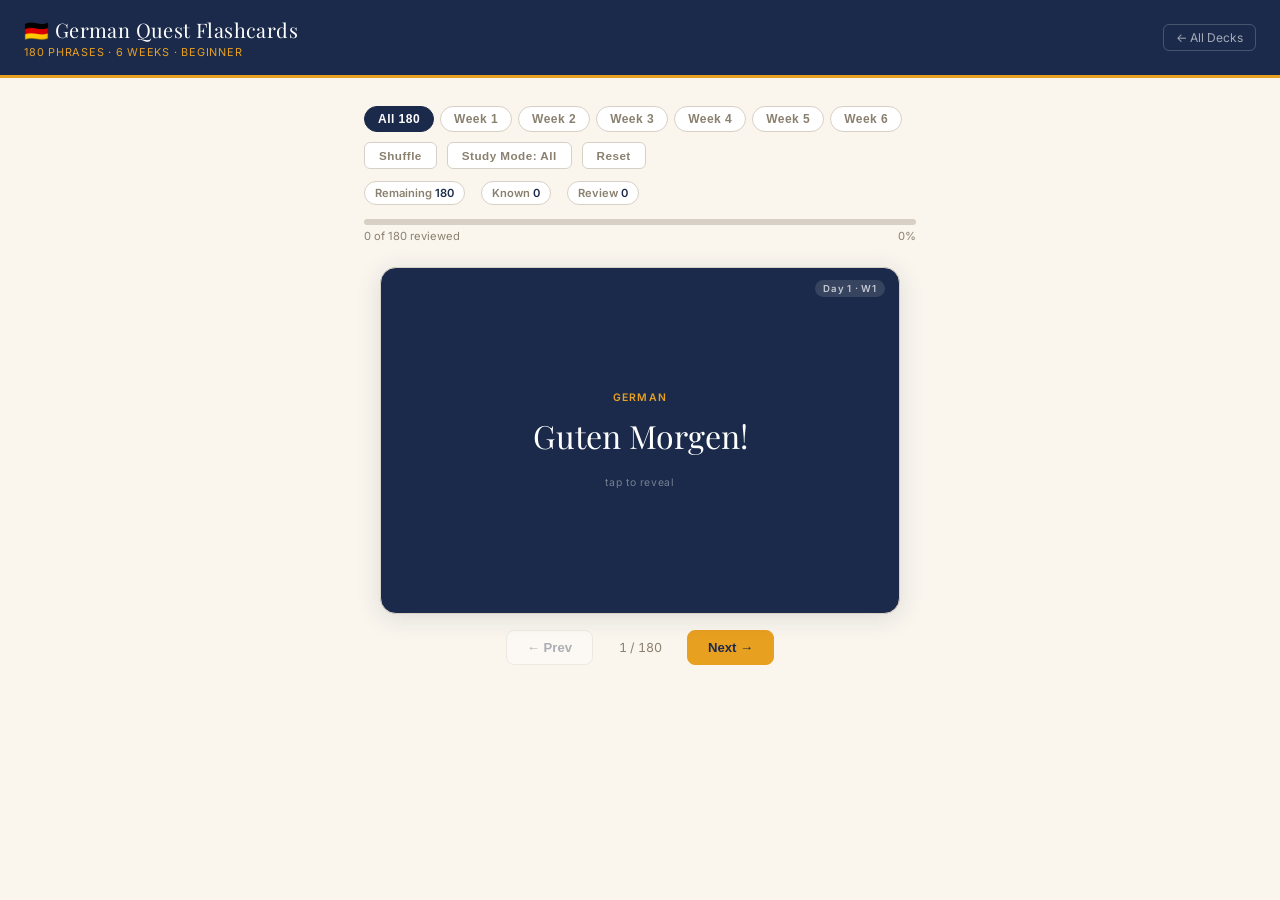
==== german/index.html @ 0e339240 "Create index.html" ====
<!DOCTYPE html>
<html lang="en">
<head>
<meta charset="UTF-8">
<meta name="viewport" content="width=device-width, initial-scale=1.0">
<title>German Quest Flashcards — 30-Day Blitz</title>
<link rel="preconnect" href="https://fonts.googleapis.com">
<link href="https://fonts.googleapis.com/css2?family=Playfair+Display:wght@700&family=Inter:wght@400;500;600&display=swap" rel="stylesheet">
<link rel="stylesheet" href="../assets/style.css">
</head>
<body>

<header class="site-header">
  <div>
    <div class="header-brand">🇩🇪 German Quest Flashcards</div>
    <div class="header-sub">180 Phrases · 6 Weeks · Beginner</div>
  </div>
  <a href="../" class="header-back">← All Decks</a>
</header>

<div class="page-inner">

  <!-- Week filter -->
  <div class="week-tabs" id="weekTabs">
    <button class="week-tab active" data-week="0">All 180</button>
    <button class="week-tab" data-week="1">Week 1</button>
    <button class="week-tab" data-week="2">Week 2</button>
    <button class="week-tab" data-week="3">Week 3</button>
    <button class="week-tab" data-week="4">Week 4</button>
    <button class="week-tab" data-week="5">Week 5</button>
    <button class="week-tab" data-week="6">Week 6</button>
  </div>

  <!-- Controls -->
  <div class="controls-row">
    <button class="ctrl-btn" id="shuffleBtn">Shuffle</button>
    <button class="ctrl-btn" id="studyModeBtn">Study Mode: All</button>
    <button class="ctrl-btn" id="resetBtn">Reset</button>
  </div>

  <!-- Stats -->
  <div class="stats-strip">
    <div class="stat-pill">Remaining <span id="statRemain">180</span></div>
    <div class="stat-pill">Known <span id="statKnown">0</span></div>
    <div class="stat-pill">Review <span id="statReview">0</span></div>
  </div>

  <!-- Progress -->
  <div class="progress-wrap" style="margin-bottom:4px;">
    <div class="progress-fill" id="progressFill" style="width:0%"></div>
  </div>
  <div style="font-size:.7rem;color:var(--muted);display:flex;justify-content:space-between;margin-bottom:16px;">
    <span id="progressText">0 of 180 reviewed</span>
    <span id="progressPct">0%</span>
  </div>

  <!-- Card -->
  <div class="card-area" id="cardArea">
    <div class="flip-card" id="flipCard">
      <div class="flip-inner">
        <div class="card-face card-front">
          <div class="card-badge" id="cardBadge">Day 1 · W1</div>
          <div class="card-eyebrow">GERMAN</div>
          <div class="card-main-text" id="cardGerman">—</div>
          <div class="card-tap-hint">tap to reveal</div>
        </div>
        <div class="card-face card-back">
          <div class="card-badge-back" id="cardBadgeBack">Day 1 · W1</div>
          <div class="card-eyebrow-back">ENGLISH</div>
          <div class="card-main-back" id="cardEnglish">—</div>
          <div class="card-pron" id="cardPron">—</div>
        </div>
      </div>
    </div>

    <div class="nav-row">
      <button class="btn" id="prevBtn">← Prev</button>
      <span class="card-counter" id="cardCounter">1 / 180</span>
      <button class="btn primary" id="nextBtn">Next →</button>
    </div>

    <div class="verdict-row" id="verdictRow" style="display:none;">
      <button class="verdict-btn again" id="againBtn">↩ Again</button>
      <button class="verdict-btn know"  id="knowBtn">✓ Got it</button>
    </div>
  </div>

  <!-- Done -->
  <div class="done-screen" id="doneScreen">
    <div style="font-family:'Playfair Display',serif;font-size:2.5rem;color:var(--gold);">★</div>
    <div class="done-title">Deck Complete!</div>
    <div class="done-sub">You've reviewed all the cards in this set.</div>
    <div class="done-stats">
      <div class="done-stat"><div class="done-stat-n" id="doneKnown">0</div><div class="done-stat-label">Known</div></div>
      <div class="done-stat"><div class="done-stat-n" id="doneReview">0</div><div class="done-stat-label">For Review</div></div>
      <div class="done-stat"><div class="done-stat-n" id="donePct">0%</div><div class="done-stat-label">Mastered</div></div>
    </div>
    <button class="btn primary" id="restartBtn" style="margin-top:6px;">Study Again</button>
    <button class="btn" id="reviewWrongBtn" style="margin-top:4px;">Review Missed Only</button>
  </div>

</div><!-- /page-inner -->

<script>
const CARDS = [{"german":"Guten Morgen!","english":"Good morning!","pron":"GOO-ten MOR-gen","week":1,"day":1},{"german":"Guten Tag!","english":"Good day!","pron":"GOO-ten TAHK","week":1,"day":1},{"german":"Hallo!","english":"Hello!","pron":"HAH-lo","week":1,"day":1},{"german":"Wie geht es Ihnen?","english":"How are you? (formal)","pron":"Vee gayt es EE-nen","week":1,"day":1},{"german":"Danke schön.","english":"Thank you very much.","pron":"DAHN-ke shern","week":1,"day":1},{"german":"Bitte.","english":"Please / You're welcome.","pron":"BIT-teh","week":1,"day":1},{"german":"Entschuldigung!","english":"Excuse me!","pron":"Ent-SHOOL-dig-oong","week":1,"day":2},{"german":"Wo ist…?","english":"Where is…?","pron":"Vo ist","week":1,"day":2},{"german":"die Toilette","english":"the toilet","pron":"dee toy-LET-teh","week":1,"day":2},{"german":"Ich verstehe nicht.","english":"I don't understand.","pron":"Ikh fair-SHTAY-eh nikht","week":1,"day":2},{"german":"Sprechen Sie Englisch?","english":"Do you speak English?","pron":"SHPREKH-en zee ENG-lish","week":1,"day":2},{"german":"Wie bitte?","english":"Pardon?","pron":"Vee BIT-teh","week":1,"day":2},{"german":"Wie heißen Sie?","english":"What is your name? (formal)","pron":"Vee HYE-sen zee","week":1,"day":3},{"german":"Ich heiße…","english":"My name is…","pron":"Ikh HYE-sseh","week":1,"day":3},{"german":"Woher kommen Sie?","english":"Where are you from?","pron":"Vo-HAIR KOM-en zee","week":1,"day":3},{"german":"Ich komme aus…","english":"I come from…","pron":"Ikh KOM-eh ows","week":1,"day":3},{"german":"Freut mich!","english":"Nice to meet you!","pron":"Froyt mikh","week":1,"day":3},{"german":"Auf Wiedersehen!","english":"Goodbye!","pron":"Owf VEE-der-zayn","week":1,"day":3},{"german":"Das ist…","english":"That is…","pron":"Dahs ist","week":1,"day":4},{"german":"Was ist das?","english":"What is that?","pron":"Vahs ist dahs","week":1,"day":4},{"german":"Wie viel kostet das?","english":"How much does that cost?","pron":"Vee feel KOS-tet dahs","week":1,"day":4},{"german":"Zu teuer.","english":"Too expensive.","pron":"Tsoo TOY-er","week":1,"day":4},{"german":"Ich nehme das.","english":"I'll take that.","pron":"Ikh NAY-meh dahs","week":1,"day":4},{"german":"Kann ich zahlen?","english":"Can I pay?","pron":"Kahn ikh TSAH-len","week":1,"day":4},{"german":"Haben Sie…?","english":"Do you have…?","pron":"HAH-ben zee","week":1,"day":5},{"german":"Ich möchte…","english":"I would like…","pron":"Ikh MERKH-teh","week":1,"day":5},{"german":"…bitte.","english":"…please.","pron":"BIT-teh","week":1,"day":5},{"german":"Eine Tasse Kaffee, bitte.","english":"A cup of coffee, please.","pron":"EYE-neh TAH-seh KAH-fay BIT-teh","week":1,"day":5},{"german":"Mit Milch?","english":"With milk?","pron":"Mit milkh","week":1,"day":5},{"german":"Ja, bitte! / Nein, danke.","english":"Yes, please! / No, thank you.","pron":"Yah BIT-teh / Nyne DAHN-keh","week":1,"day":5},{"german":"Geradeaus.","english":"Straight ahead.","pron":"Geh-RAH-deh-ows","week":2,"day":6},{"german":"Links.","english":"Left.","pron":"Links","week":2,"day":6},{"german":"Rechts.","english":"Right.","pron":"Rekhts","week":2,"day":6},{"german":"An der Ecke.","english":"At the corner.","pron":"Ahn dair EK-eh","week":2,"day":6},{"german":"Wie weit ist es?","english":"How far is it?","pron":"Vee vyte ist es","week":2,"day":6},{"german":"Können Sie mir helfen?","english":"Can you help me?","pron":"KER-nen zee meer HEL-fen","week":2,"day":6},{"german":"Eine Fahrkarte nach…","english":"One ticket to…","pron":"EYE-neh FAHR-kar-teh nahkh","week":2,"day":7},{"german":"Hin und zurück.","english":"Return (round trip).","pron":"Hin oont tsoo-ROOK","week":2,"day":7},{"german":"Wann fährt der Zug ab?","english":"When does the train leave?","pron":"Vahn fairt dair tsook ahp","week":2,"day":7},{"german":"Gleis zwei.","english":"Platform two.","pron":"Glyce tsvye","week":2,"day":7},{"german":"Verspätet.","english":"Delayed.","pron":"Fair-SHPAY-tet","week":2,"day":7},{"german":"Wo ist der Ausgang?","english":"Where is the exit?","pron":"Vo ist dair OWS-gahng","week":2,"day":7},{"german":"Einen Tisch für zwei, bitte.","english":"A table for two, please.","pron":"EYE-nen tish foor tsvye BIT-teh","week":2,"day":8},{"german":"Die Speisekarte, bitte.","english":"The menu, please.","pron":"Dee SHPYE-seh-kar-teh BIT-teh","week":2,"day":8},{"german":"Was empfehlen Sie?","english":"What do you recommend?","pron":"Vahs em-PFAY-len zee","week":2,"day":8},{"german":"Ich bin allergisch gegen…","english":"I am allergic to…","pron":"Ikh bin ah-LAIR-gish GAY-gen","week":2,"day":8},{"german":"Die Rechnung, bitte.","english":"The bill, please.","pron":"Dee REKH-noong BIT-teh","week":2,"day":8},{"german":"Es war ausgezeichnet!","english":"It was excellent!","pron":"Es var OWS-geh-tsykh-net","week":2,"day":8},{"german":"Welche Linie fährt zum…?","english":"Which line goes to…?","pron":"VEL-kheh LEE-nyeh fairt tsoom","week":2,"day":9},{"german":"Ich muss umsteigen.","english":"I have to change (trains).","pron":"Ikh moos OOM-shty-gen","week":2,"day":9},{"german":"Nächste Haltestelle.","english":"Next stop.","pron":"NEKH-steh HAHL-teh-shtel-eh","week":2,"day":9},{"german":"Bitte einsteigen!","english":"Please board!","pron":"BIT-teh EYE-n-shty-gen","week":2,"day":9},{"german":"Vorsicht!","english":"Careful! / Watch out!","pron":"FOR-zikht","week":2,"day":9},{"german":"Danke für Ihre Hilfe.","english":"Thank you for your help.","pron":"DAHN-keh foor EE-reh HIL-feh","week":2,"day":9},{"german":"Gibt es hier…?","english":"Is there a … here?","pron":"Gibt es heer","week":2,"day":10},{"german":"in der Nähe","english":"nearby","pron":"in dair NAY-eh","week":2,"day":10},{"german":"die Apotheke","english":"the pharmacy","pron":"dee Ah-po-TAY-keh","week":2,"day":10},{"german":"das Krankenhaus","english":"the hospital","pron":"dahs KRAHN-ken-hows","week":2,"day":10},{"german":"Ich brauche…","english":"I need…","pron":"Ikh BROW-kheh","week":2,"day":10},{"german":"Können Sie das aufschreiben?","english":"Can you write that down?","pron":"KER-nen zee dahs OWF-shry-ben","week":2,"day":10},{"german":"Was machst du so?","english":"What do you do?","pron":"Vahs makhst doo zo","week":3,"day":11},{"german":"Ich arbeite als…","english":"I work as…","pron":"Ikh AR-by-teh ahls","week":3,"day":11},{"german":"Wie lange schon?","english":"How long already?","pron":"Vee LAHNG-eh shon","week":3,"day":11},{"german":"Das klingt interessant!","english":"That sounds interesting!","pron":"Dahs klingt in-teh-REH-sahnt","week":3,"day":11},{"german":"Und du?","english":"And you?","pron":"Oont doo","week":3,"day":11},{"german":"Ich bin Student/in.","english":"I'm a student.","pron":"Ikh bin shtoo-DENT/in","week":3,"day":11},{"german":"Ich fühle mich…","english":"I feel…","pron":"Ikh FOO-leh mikh","week":3,"day":12},{"german":"müde","english":"tired","pron":"MOO-deh","week":3,"day":12},{"german":"glücklich","english":"happy","pron":"GLOOK-likh","week":3,"day":12},{"german":"gestresst","english":"stressed","pron":"geh-SHRESST","week":3,"day":12},{"german":"Ich brauche eine Pause.","english":"I need a break.","pron":"Ikh BROW-kheh EYE-neh POW-zeh","week":3,"day":12},{"german":"Es geht mir gut.","english":"I'm doing well.","pron":"Es gayt meer goot","week":3,"day":12},{"german":"Kein Problem!","english":"No problem!","pron":"Kyne pro-BLAYM","week":3,"day":13},{"german":"Alles gut.","english":"All good.","pron":"AH-les goot","week":3,"day":13},{"german":"Machen Sie sich keine Sorgen.","english":"Don't worry.","pron":"MAKH-en zee zikh KYE-neh ZOR-gen","week":3,"day":13},{"german":"Ich verstehe.","english":"I understand.","pron":"Ikh fair-SHTAY-eh","week":3,"day":13},{"german":"Können Sie das wiederholen?","english":"Can you repeat that?","pron":"KER-nen zee dahs VEE-der-ho-len","week":3,"day":13},{"german":"Langsamer, bitte.","english":"Slower, please.","pron":"LAHNG-zah-mer BIT-teh","week":3,"day":13},{"german":"Ich finde das…","english":"I find that…","pron":"Ikh FIN-deh dahs","week":3,"day":14},{"german":"gut / schlecht","english":"good / bad","pron":"goot / shlekht","week":3,"day":14},{"german":"interessant / langweilig","english":"interesting / boring","pron":"in-teh-REH-sahnt / LAHNG-vy-lig","week":3,"day":14},{"german":"Meiner Meinung nach…","english":"In my opinion…","pron":"MY-ner MY-noong nahkh","week":3,"day":14},{"german":"Das stimmt.","english":"That's true.","pron":"Dahs shtimt","week":3,"day":14},{"german":"Ich bin nicht sicher.","english":"I'm not sure.","pron":"Ikh bin nikht ZI-kher","week":3,"day":14},{"german":"Wie kann ich helfen?","english":"How can I help?","pron":"Vee kahn ikh HEL-fen","week":3,"day":15},{"german":"Was brauchen Sie?","english":"What do you need?","pron":"Vahs BROW-khen zee","week":3,"day":15},{"german":"Gern geschehen!","english":"My pleasure!","pron":"Gairn geh-SHAY-en","week":3,"day":15},{"german":"Mit Vergnügen.","english":"With pleasure.","pron":"Mit fair-GNOO-gen","week":3,"day":15},{"german":"Es tut mir leid.","english":"I'm sorry.","pron":"Es toot meer lyte","week":3,"day":15},{"german":"Entschuldigen Sie bitte.","english":"Excuse me, please.","pron":"Ent-SHOOL-dig-en zee BIT-teh","week":3,"day":15},{"german":"Darf ich vorstellen…?","english":"May I introduce…?","pron":"Darf ikh FOR-shtel-en","week":4,"day":16},{"german":"Das ist mein Freund / meine Freundin.","english":"This is my friend (m/f).","pron":"Dahs ist myne froynd / MY-neh FROYN-din","week":4,"day":16},{"german":"Woher kennen Sie sich?","english":"How do you know each other?","pron":"Vo-HAIR KEN-en zee zikh","week":4,"day":16},{"german":"Schon lange?","english":"For a long time?","pron":"Shon LAHNG-eh","week":4,"day":16},{"german":"Wie nett!","english":"How nice!","pron":"Vee net","week":4,"day":16},{"german":"Wir kennen uns seit…","english":"We've known each other since…","pron":"Veer KEN-en oons zyte","week":4,"day":16},{"german":"Was gibt es Neues?","english":"What's new?","pron":"Vahs gibt es NOY-es","week":4,"day":17},{"german":"Nichts Besonderes.","english":"Nothing special.","pron":"Nikhts beh-ZON-deh-res","week":4,"day":17},{"german":"Hast du gehört…?","english":"Have you heard…?","pron":"Hahst doo geh-HERT","week":4,"day":17},{"german":"Wirklich?","english":"Really?","pron":"VEER-likh","week":4,"day":17},{"german":"Das glaube ich nicht.","english":"I don't believe it.","pron":"Dahs GLOW-beh ikh nikht","week":4,"day":17},{"german":"Spannend!","english":"Exciting!","pron":"SHPAH-nend","week":4,"day":17},{"german":"Übrigens…","english":"By the way…","pron":"OO-bree-gens","week":4,"day":18},{"german":"Außerdem…","english":"Furthermore…","pron":"OWS-ser-daym","week":4,"day":18},{"german":"Trotzdem…","english":"Nevertheless…","pron":"TROTS-daym","week":4,"day":18},{"german":"Deshalb…","english":"Therefore…","pron":"DES-hahlp","week":4,"day":18},{"german":"Einerseits… andererseits…","english":"On the one hand… on the other…","pron":"EYE-ner-zyts… AHN-deh-rer-zyts","week":4,"day":18},{"german":"Zum Beispiel…","english":"For example…","pron":"Tsoom BY-shpeel","week":4,"day":18},{"german":"Hast du Lust auf…?","english":"Do you feel like…?","pron":"Hahst doo loost owf","week":4,"day":19},{"german":"Das klingt toll!","english":"That sounds great!","pron":"Dahs klingt tol","week":4,"day":19},{"german":"Wann passt es dir?","english":"When suits you?","pron":"Vahn pahst es deer","week":4,"day":19},{"german":"Sollen wir…?","english":"Shall we…?","pron":"ZOL-en veer","week":4,"day":19},{"german":"Ich freue mich darauf.","english":"I look forward to it.","pron":"Ikh FROY-eh mikh dah-ROWF","week":4,"day":19},{"german":"Bis dann!","english":"See you then!","pron":"Bis dahn","week":4,"day":19},{"german":"Unter uns…","english":"Between us…","pron":"OON-ter oons","week":4,"day":20},{"german":"Weißt du was?","english":"You know what?","pron":"Vyest doo vahs","week":4,"day":20},{"german":"Das ist ein Geheimtipp.","english":"That's an insider tip.","pron":"Dahs ist yn geh-HYME-tip","week":4,"day":20},{"german":"Unbedingt versuchen!","english":"Definitely try it!","pron":"OON-beh-dingt fair-ZOO-khen","week":4,"day":20},{"german":"Du wirst es lieben.","english":"You'll love it.","pron":"Doo veerst es LEE-ben","week":4,"day":20},{"german":"Sag mal…","english":"Say…","pron":"Zahk mahl","week":4,"day":20},{"german":"Das ist ein Problem.","english":"That is a problem.","pron":"Dahs ist yn pro-BLAYM","week":5,"day":21},{"german":"Wie kann ich das lösen?","english":"How can I solve this?","pron":"Vee kahn ikh dahs LER-zen","week":5,"day":21},{"german":"Gibt es eine Alternative?","english":"Is there an alternative?","pron":"Gibt es EYE-neh al-ter-nah-TEE-veh","week":5,"day":21},{"german":"Ich brauche einen Moment.","english":"I need a moment.","pron":"Ikh BROW-kheh EYE-nen mo-MENT","week":5,"day":21},{"german":"Können wir das klären?","english":"Can we clarify this?","pron":"KER-nen veer dahs KLAY-ren","week":5,"day":21},{"german":"Kein Stress.","english":"No stress.","pron":"Kyne shtres","week":5,"day":21},{"german":"Ich habe einen Fehler gemacht.","english":"I made a mistake.","pron":"Ikh HAH-beh EYE-nen FAY-ler geh-MAKHT","week":5,"day":22},{"german":"Das war mein Fehler.","english":"That was my fault.","pron":"Dahs var myne FAY-ler","week":5,"day":22},{"german":"Wie kann ich das wiedergutmachen?","english":"How can I make it up?","pron":"Vee kahn ikh dahs VEE-der-goot-makh-en","week":5,"day":22},{"german":"Ich entschuldige mich.","english":"I apologise.","pron":"Ikh ent-SHOOL-dig-eh mikh","week":5,"day":22},{"german":"Danke für Ihr Verständnis.","english":"Thank you for your understanding.","pron":"DAHN-keh foor eer fair-SHTENT-nis","week":5,"day":22},{"german":"Schwamm drüber!","english":"Let's move on!","pron":"Shvahm DROO-ber","week":5,"day":22},{"german":"Bleiben Sie ruhig.","english":"Stay calm.","pron":"BLY-ben zee ROO-ig","week":5,"day":23},{"german":"Atmen Sie tief.","english":"Breathe deeply.","pron":"AHT-men zee teef","week":5,"day":23},{"german":"Es wird alles gut.","english":"Everything will be fine.","pron":"Es veert AH-les goot","week":5,"day":23},{"german":"Wir schaffen das.","english":"We can do this.","pron":"Veer SHAF-en dahs","week":5,"day":23},{"german":"Schritt für Schritt.","english":"Step by step.","pron":"Shrit foor shrit","week":5,"day":23},{"german":"Keine Panik!","english":"No panic!","pron":"KYE-neh PAH-nik","week":5,"day":23},{"german":"Es war schön, Sie zu treffen.","english":"It was nice to meet you.","pron":"Es var shern zee tsoo TREH-fen","week":5,"day":24},{"german":"Wir müssen leider gehen.","english":"We unfortunately have to go.","pron":"Veer MOO-sen LY-der GAY-en","week":5,"day":24},{"german":"Ich muss jetzt los.","english":"I have to leave now.","pron":"Ikh moos yetzt los","week":5,"day":24},{"german":"Machen Sie's gut!","english":"Take care!","pron":"MAKH-en zee's goot","week":5,"day":24},{"german":"Bis bald!","english":"See you soon!","pron":"Bis bahlt","week":5,"day":24},{"german":"Es war mir ein Vergnügen.","english":"It was a pleasure.","pron":"Es var meer yn fair-GNOO-gen","week":5,"day":24},{"german":"Können wir einen Kompromiss finden?","english":"Can we find a compromise?","pron":"KER-nen veer EYE-nen kom-PRO-mis FIN-den","week":5,"day":25},{"german":"Ich sehe Ihren Standpunkt.","english":"I see your point.","pron":"Ikh ZAY-eh EE-ren SHTAHNT-poonkt","week":5,"day":25},{"german":"Lassen Sie uns neu anfangen.","english":"Let's start fresh.","pron":"LAH-sen zee oons noy AHN-fahng-en","week":5,"day":25},{"german":"Einverstanden.","english":"Agreed.","pron":"EYE-n-fair-shtahn-den","week":5,"day":25},{"german":"Abgemacht!","english":"It's a deal!","pron":"AHB-geh-mahkht","week":5,"day":25},{"german":"Gut gelöst!","english":"Well resolved!","pron":"Goot geh-LERST","week":5,"day":25},{"german":"Könnten Sie mir sagen…?","english":"Could you tell me…?","pron":"KERN-ten zee meer ZAH-gen","week":6,"day":26},{"german":"Es liegt um die Ecke.","english":"It's around the corner.","pron":"Es leekt oom dee EK-eh","week":6,"day":26},{"german":"ungefähr zehn Minuten zu Fuß","english":"approximately ten minutes on foot","pron":"OON-geh-fair tsayn mih-NOO-ten tsoo foos","week":6,"day":26},{"german":"Nehmen Sie die erste Straße links.","english":"Take the first street on the left.","pron":"NAY-men zee dee ERS-teh SHTRAH-seh links","week":6,"day":26},{"german":"Sie können es nicht verfehlen.","english":"You can't miss it.","pron":"Zee KER-nen es nikht fair-FAY-len","week":6,"day":26},{"german":"Vielen Dank für Ihre Hilfe!","english":"Many thanks for your help!","pron":"FEE-len dahnk feer EE-reh HIL-feh","week":6,"day":26},{"german":"Ich hätte gern…","english":"I would like…","pron":"Ikh HET-teh gairn","week":6,"day":27},{"german":"Was würden Sie empfehlen?","english":"What would you recommend?","pron":"Vahs VEER-den zee em-FAY-len","week":6,"day":27},{"german":"Schmeckt das gut zusammen?","english":"Does that taste good together?","pron":"Shmekt dahs goot tsoo-ZAH-men","week":6,"day":27},{"german":"Könnte ich das auch ohne… haben?","english":"Could I have that without…?","pron":"KERN-teh ikh dahs owkh OH-neh HAH-ben","week":6,"day":27},{"german":"Das war ausgezeichnet.","english":"That was excellent.","pron":"Dahs var OWS-geh-tsykh-net","week":6,"day":27},{"german":"Ich komme gern wieder!","english":"I'll gladly come back!","pron":"Ikh KOM-eh gairn VEE-der","week":6,"day":27},{"german":"Was hälst du davon, wenn…?","english":"What do you think about…?","pron":"Vahs helst doo dah-FON ven","week":6,"day":28},{"german":"Wäre es möglich…?","english":"Would it be possible…?","pron":"VAY-reh es MER-likh","week":6,"day":28},{"german":"Ich würde vorschlagen…","english":"I would suggest…","pron":"Ikh VEER-deh FOR-shlah-gen","week":6,"day":28},{"german":"Das hängt davon ab, ob…","english":"That depends on whether…","pron":"Dahs hengt dah-FON ahp ob","week":6,"day":28},{"german":"Lass uns das gemeinsam angehen.","english":"Let's tackle this together.","pron":"Lahs oons dahs geh-MYNE-zahm AHN-gay-en","week":6,"day":28},{"german":"Ich bin dabei!","english":"I'm in!","pron":"Ikh bin dah-BY","week":6,"day":28},{"german":"Selbst wenn es schwierig ist…","english":"Even when it's difficult…","pron":"Zelpst ven es SHVEE-rikh ist","week":6,"day":29},{"german":"Ich mache weiter.","english":"I keep going.","pron":"Ikh MAH-kheh VY-ter","week":6,"day":29},{"german":"Aus Fehlern lernt man.","english":"One learns from mistakes.","pron":"Ows FAY-lern lairnt mahn","week":6,"day":29},{"german":"Ich bin stolz auf mich.","english":"I'm proud of myself.","pron":"Ikh bin shtolts owf mikh","week":6,"day":29},{"german":"Das war eine Herausforderung.","english":"That was a challenge.","pron":"Dahs var EYE-neh heh-ROWS-for-der-oong","week":6,"day":29},{"german":"Und ich habe sie gemeistert!","english":"And I mastered it!","pron":"Oont ikh HAH-beh zee geh-MY-stert","week":6,"day":29},{"german":"Ich spreche jetzt Grundkenntnisse Deutsch.","english":"I now speak basic German.","pron":"Ikh SHPREKH-eh yetst GROONT-kent-nis-eh Doytsh","week":6,"day":30},{"german":"Ich habe 30 Tage durchgehalten.","english":"I kept going for 30 days.","pron":"Ikh HAH-beh dry-sig TAH-geh DOORKH-geh-hal-ten","week":6,"day":30},{"german":"Ich bin bereit für echte Gespräche.","english":"I'm ready for real conversations.","pron":"Ikh bin beh-RYTE feer EKH-teh geh-SHPRAY-kheh","week":6,"day":30},{"german":"Das war eine unvergessliche Reise.","english":"That was an unforgettable journey.","pron":"Dahs var EYE-neh oon-fair-GES-likh-eh RY-zeh","week":6,"day":30},{"german":"Auf Wiedersehen, Café Morgen!","english":"Goodbye, Café Morgen — until next time!","pron":"Owf VEE-der-zayn kah-FAY MOR-gen","week":6,"day":30},{"german":"Herzlichen Glückwunsch!","english":"Congratulations!","pron":"HAIRTS-likh-en GLUEK-voonsh","week":6,"day":30}];

let queue=[], idx=0, known=new Set(), again=new Set(), flipped=false, studyMode='all', activeWeek=0;
const $=id=>document.getElementById(id);

function buildQueue(){
  let base=activeWeek===0?[...CARDS]:CARDS.filter(c=>c.week===activeWeek);
  if(studyMode==='again') base=base.filter(c=>again.has(c.german));
  queue=base; idx=0; known.clear(); again.clear(); render();
}
function shuffle(a){for(let i=a.length-1;i>0;i--){const j=Math.floor(Math.random()*(i+1));[a[i],a[j]]=[a[j],a[i]];}}
function render(){
  const done=known.size+again.size, total=queue.length, pct=total?Math.round(done/total*100):0;
  $('progressFill').style.width=pct+'%';
  $('progressText').textContent=`${done} of ${total} reviewed`;
  $('progressPct').textContent=pct+'%';
  $('statRemain').textContent=total-done;
  $('statKnown').textContent=known.size;
  $('statReview').textContent=again.size;
  if(idx>=queue.length){showDone();return;}
  const c=queue[idx];
  $('cardGerman').textContent=c.german;
  $('cardEnglish').textContent=c.english;
  $('cardPron').textContent=c.pron||'—';
  const b=`Day ${c.day} · W${c.week}`;
  $('cardBadge').textContent=b; $('cardBadgeBack').textContent=b;
  $('cardCounter').textContent=`${idx+1} / ${queue.length}`;
  $('flipCard').classList.remove('flipped'); flipped=false;
  $('verdictRow').style.display='none';
  $('prevBtn').disabled=idx===0; $('nextBtn').disabled=idx>=queue.length-1;
}
function showDone(){
  $('cardArea').style.display='none'; $('doneScreen').classList.add('visible');
  const k=known.size,a=again.size,t=queue.length;
  $('doneKnown').textContent=k; $('doneReview').textContent=a;
  $('donePct').textContent=t?Math.round(k/t*100)+'%':'0%';
}
function hideDone(){$('doneScreen').classList.remove('visible');$('cardArea').style.display='flex';}

$('flipCard').addEventListener('click',()=>{
  $('flipCard').classList.toggle('flipped'); flipped=!flipped;
  $('verdictRow').style.display=flipped?'flex':'none';
});
$('prevBtn').addEventListener('click',()=>{if(idx>0){idx--;render();}});
$('nextBtn').addEventListener('click',()=>{if(idx<queue.length-1){idx++;render();}});
$('knowBtn').addEventListener('click',()=>{known.add(queue[idx].german);again.delete(queue[idx].german);if(idx<queue.length-1){idx++;}else{render();showDone();return;}render();});
$('againBtn').addEventListener('click',()=>{again.add(queue[idx].german);known.delete(queue[idx].german);if(idx<queue.length-1){idx++;}else{render();showDone();return;}render();});
$('shuffleBtn').addEventListener('click',()=>{shuffle(queue);idx=0;render();hideDone();});
$('resetBtn').addEventListener('click',()=>{buildQueue();hideDone();});
$('restartBtn').addEventListener('click',()=>{buildQueue();hideDone();});
$('reviewWrongBtn').addEventListener('click',()=>{studyMode='again';$('studyModeBtn').textContent='Study Mode: Missed';$('studyModeBtn').classList.add('on');buildQueue();hideDone();});
$('studyModeBtn').addEventListener('click',()=>{studyMode=studyMode==='all'?'again':'all';$('studyModeBtn').textContent=studyMode==='all'?'Study Mode: All':'Study Mode: Missed';$('studyModeBtn').classList.toggle('on',studyMode==='again');buildQueue();hideDone();});
$('weekTabs').addEventListener('click',e=>{
  const btn=e.target.closest('.week-tab'); if(!btn)return;
  document.querySelectorAll('.week-tab').forEach(b=>b.classList.remove('active'));
  btn.classList.add('active'); activeWeek=parseInt(btn.dataset.week);
  studyMode='all';$('studyModeBtn').textContent='Study Mode: All';$('studyModeBtn').classList.remove('on');
  buildQueue();hideDone();
});
document.addEventListener('keydown',e=>{
  if(e.key==='ArrowRight'||e.key==='l') $('nextBtn').click();
  if(e.key==='ArrowLeft' ||e.key==='h') $('prevBtn').click();
  if(e.key===' '||e.key==='Enter'){e.preventDefault();$('flipCard').click();}
  if(e.key==='1'&&flipped) $('knowBtn').click();
  if(e.key==='2'&&flipped) $('againBtn').click();
});
buildQueue();
</script>
</body>
</html>
---- assets/style.css ----
/* ── 30-Day Blitz — Shared Flashcard Theme ─────────────────────── */
/* Drop this file in /assets/ — all deck pages link to it          */

/* tokens */
:root {
  --navy:   #1B2A4A;
  --gold:   #E8A020;
  --cream:  #FAF6EE;
  --green:  #3A7D44;
  --mgrey:  #8A8070;
  --lgrey:  #D8D0C4;
  --lgold:  #FDF3E0;
  --lgreen: #EAF4EC;

  --bg:        var(--cream);
  --fg:        var(--navy);
  --card-bg:   #ffffff;
  --shadow:    0 4px 24px rgba(27,42,74,.13);
  --muted:     var(--mgrey);
  --border:    var(--lgrey);
  --btn-hover: #c98a18;

  color-scheme: light;
}

@media (prefers-color-scheme: dark) {
  :root {
    --bg:      #111827;
    --fg:      #EEE8DC;
    --card-bg: #1e293b;
    --shadow:  0 4px 24px rgba(0,0,0,.4);
    --muted:   #9ca3af;
    --border:  #374151;
    --lgold:   #2a2010;
    --lgreen:  #0f2414;
    color-scheme: dark;
  }
}

/* base */
*, *::before, *::after { box-sizing: border-box; margin: 0; padding: 0; }
body {
  font-family: 'Inter', system-ui, sans-serif;
  background: var(--bg);
  color: var(--fg);
  min-height: 100vh;
}

/* header */
.site-header {
  background: var(--navy);
  padding: 16px 24px;
  border-bottom: 3px solid var(--gold);
  display: flex;
  align-items: center;
  justify-content: space-between;
  flex-wrap: wrap;
  gap: 10px;
}
.site-header a { text-decoration: none; }
.header-brand {
  font-family: 'Playfair Display', Georgia, serif;
  font-size: clamp(.95rem, 3.5vw, 1.25rem);
  color: #fff;
  letter-spacing: .02em;
}
.header-sub {
  font-size: .68rem;
  color: var(--gold);
  letter-spacing: .07em;
  text-transform: uppercase;
  margin-top: 2px;
}
.header-back {
  font-size: .75rem;
  color: rgba(255,255,255,.6);
  border: 1px solid rgba(255,255,255,.2);
  padding: 5px 12px;
  border-radius: 6px;
  transition: all .15s;
}
.header-back:hover { color: #fff; border-color: rgba(255,255,255,.5); }

/* shared button */
.btn {
  display: inline-flex;
  align-items: center;
  justify-content: center;
  padding: 9px 20px;
  border-radius: 8px;
  font-size: .82rem;
  font-weight: 600;
  cursor: pointer;
  border: 1.5px solid var(--border);
  background: var(--card-bg);
  color: var(--fg);
  transition: all .15s;
}
.btn:hover { border-color: var(--gold); }
.btn.primary {
  background: var(--gold);
  border-color: var(--gold);
  color: var(--navy);
}
.btn.primary:hover { background: var(--btn-hover); border-color: var(--btn-hover); }
.btn:disabled { opacity: .35; cursor: default; }

/* progress */
.progress-wrap { background: var(--border); border-radius: 4px; height: 6px; overflow: hidden; }
.progress-fill { height: 100%; background: linear-gradient(90deg, var(--gold), var(--green)); border-radius: 4px; transition: width .4s ease; }

/* card shell */
.flip-card { width: 100%; max-width: 520px; perspective: 1200px; cursor: pointer; user-select: none; -webkit-tap-highlight-color: transparent; }
.flip-inner { position: relative; width: 100%; aspect-ratio: 3/2; transition: transform .55s cubic-bezier(.4,.2,.2,1); transform-style: preserve-3d; }
.flip-card.flipped .flip-inner { transform: rotateY(180deg); }
.card-face { position: absolute; inset: 0; border-radius: 16px; display: flex; flex-direction: column; align-items: center; justify-content: center; padding: 28px 24px; backface-visibility: hidden; -webkit-backface-visibility: hidden; box-shadow: var(--shadow); border: 1px solid var(--border); }
.card-front { background: var(--navy); }
.card-back  { background: var(--card-bg); transform: rotateY(180deg); }
.card-eyebrow { font-size: .65rem; font-weight: 600; letter-spacing: .1em; text-transform: uppercase; color: var(--gold); margin-bottom: 12px; }
.card-eyebrow-back { font-size: .65rem; font-weight: 600; letter-spacing: .1em; text-transform: uppercase; color: var(--muted); margin-bottom: 12px; }
.card-main-text { font-family: 'Playfair Display', serif; font-size: clamp(1.3rem, 5vw, 2rem); color: #fff; text-align: center; line-height: 1.25; text-wrap: balance; }
.card-main-back { font-size: clamp(1.05rem, 4vw, 1.55rem); font-weight: 600; color: var(--fg); text-align: center; line-height: 1.3; text-wrap: balance; margin-bottom: 10px; }
.card-pron     { font-size: .85rem; color: var(--green); font-style: italic; text-align: center; }
.card-tap-hint { font-size: .65rem; color: rgba(255,255,255,.4); margin-top: 20px; letter-spacing: .06em; }
.card-badge     { position: absolute; top: 12px; right: 14px; background: rgba(255,255,255,.12); color: rgba(255,255,255,.7); font-size: .6rem; font-weight: 600; letter-spacing: .08em; padding: 3px 8px; border-radius: 10px; }
.card-badge-back{ position: absolute; top: 12px; right: 14px; background: var(--lgold); color: var(--navy); font-size: .6rem; font-weight: 600; letter-spacing: .08em; padding: 3px 8px; border-radius: 10px; }

/* verdict row */
.verdict-row { display: flex; gap: 10px; width: 100%; max-width: 520px; margin-top: 10px; }
.verdict-btn { flex: 1; padding: 10px; border-radius: 8px; font-size: .8rem; font-weight: 600; cursor: pointer; border: 1.5px solid; transition: all .15s; display: flex; align-items: center; justify-content: center; gap: 6px; }
.verdict-btn.know  { background: var(--lgreen); border-color: var(--green); color: var(--green); }
.verdict-btn.know:hover  { background: var(--green); color: #fff; }
.verdict-btn.again { background: var(--lgold); border-color: var(--gold); color: #8a5a00; }
.verdict-btn.again:hover { background: var(--gold); color: var(--navy); }

/* week tabs */
.week-tabs { display: flex; gap: 6px; flex-wrap: wrap; padding: 14px 0 10px; }
.week-tab { padding: 5px 13px; border-radius: 20px; font-size: .75rem; font-weight: 600; letter-spacing: .04em; cursor: pointer; border: 1.5px solid var(--border); background: var(--card-bg); color: var(--muted); transition: all .15s; }
.week-tab:hover { border-color: var(--gold); color: var(--fg); }
.week-tab.active { background: var(--navy); border-color: var(--navy); color: #fff; }

/* controls */
.controls-row { display: flex; gap: 10px; flex-wrap: wrap; margin-bottom: 12px; align-items: center; }
.ctrl-btn { font-size: .73rem; font-weight: 600; letter-spacing: .04em; padding: 6px 14px; border-radius: 6px; border: 1.5px solid var(--border); background: var(--card-bg); color: var(--muted); cursor: pointer; transition: all .15s; }
.ctrl-btn:hover, .ctrl-btn.on { border-color: var(--gold); color: var(--fg); }
.ctrl-btn.on { background: var(--lgold); }

/* stats strip */
.stats-strip { display: flex; gap: 16px; margin-bottom: 14px; flex-wrap: wrap; }
.stat-pill { font-size: .7rem; font-weight: 600; padding: 4px 10px; border-radius: 12px; background: var(--card-bg); border: 1px solid var(--border); color: var(--muted); }
.stat-pill span { color: var(--fg); }

/* nav row */
.nav-row { display: flex; align-items: center; gap: 12px; margin-top: 16px; width: 100%; max-width: 520px; justify-content: center; }
.card-counter { font-size: .78rem; color: var(--muted); font-variant-numeric: tabular-nums; min-width: 70px; text-align: center; }

/* done screen */
.done-screen { display: none; flex-direction: column; align-items: center; text-align: center; padding: 40px 0; gap: 14px; }
.done-screen.visible { display: flex; }
.done-title { font-family: 'Playfair Display', serif; font-size: 1.6rem; }
.done-sub   { font-size: .9rem; color: var(--muted); }
.done-stats { display: flex; gap: 20px; flex-wrap: wrap; justify-content: center; }
.done-stat  { background: var(--card-bg); border: 1px solid var(--border); border-radius: 10px; padding: 14px 22px; min-width: 100px; }
.done-stat-n { font-family: 'Playfair Display', serif; font-size: 2rem; color: var(--gold); font-variant-numeric: tabular-nums; }
.done-stat-label { font-size: .7rem; color: var(--muted); margin-top: 2px; }

/* page wrapper */
.page-inner { padding: 14px 24px 40px; max-width: 600px; margin: 0 auto; }
.card-area  { display: flex; flex-direction: column; align-items: center; padding: 8px 0 20px; }

@media (max-width: 480px) {
  .site-header { padding: 14px 16px; }
  .page-inner  { padding: 12px 16px 32px; }
}
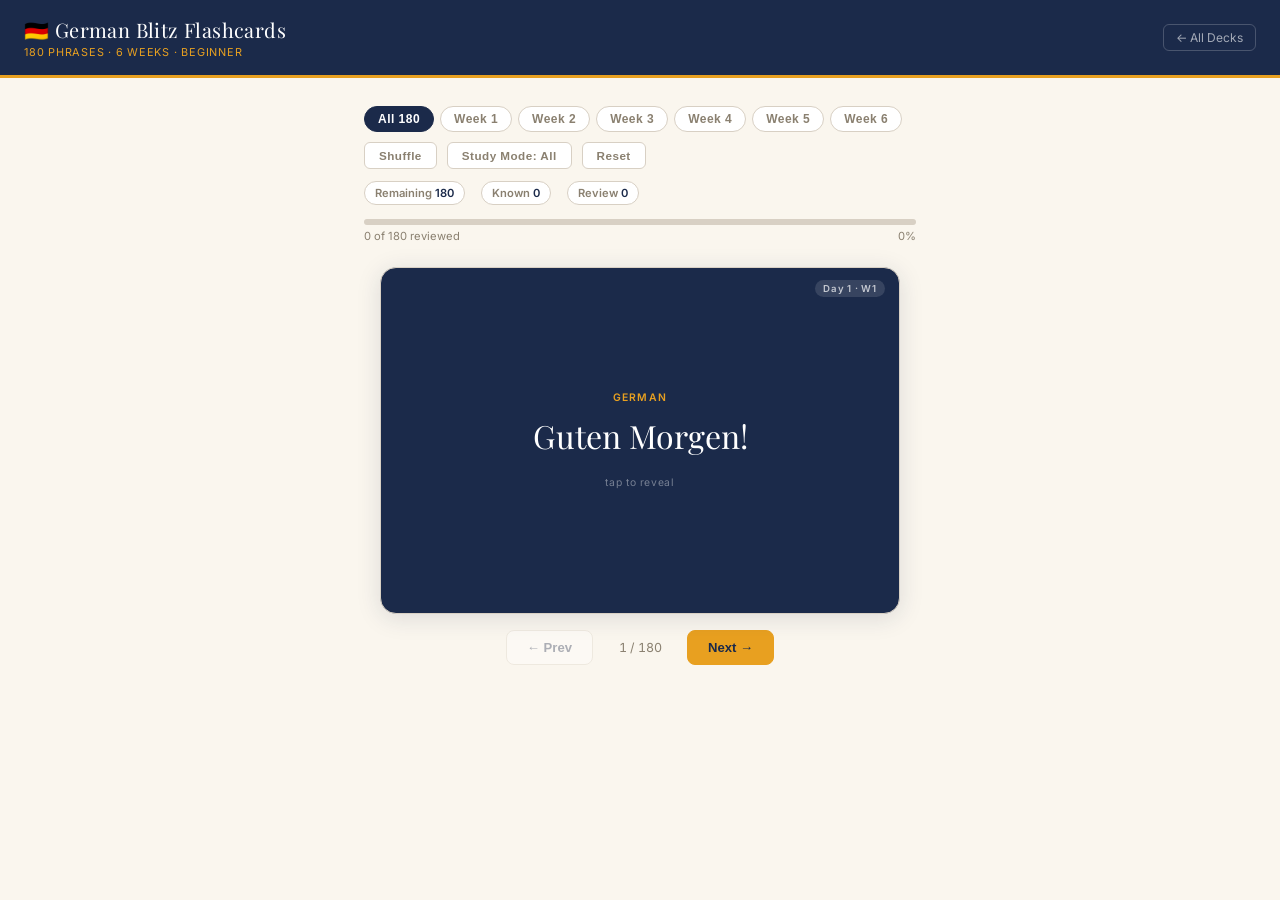
==== commit d333c410: "Add files via upload" ====
--- a/german/index.html
+++ b/german/index.html
@@ -3,7 +3,7 @@
 <head>
 <meta charset="UTF-8">
 <meta name="viewport" content="width=device-width, initial-scale=1.0">
-<title>German Quest Flashcards — 30-Day Blitz</title>
+<title>German Blitz Flashcards — 30-Day Blitz</title>
 <link rel="preconnect" href="https://fonts.googleapis.com">
 <link href="https://fonts.googleapis.com/css2?family=Playfair+Display:wght@700&family=Inter:wght@400;500;600&display=swap" rel="stylesheet">
 <link rel="stylesheet" href="../assets/style.css">
@@ -12,7 +12,7 @@
 
 <header class="site-header">
   <div>
-    <div class="header-brand">🇩🇪 German Quest Flashcards</div>
+    <div class="header-brand">🇩🇪 German Blitz Flashcards</div>
     <div class="header-sub">180 Phrases · 6 Weeks · Beginner</div>
   </div>
   <a href="../" class="header-back">← All Decks</a>
